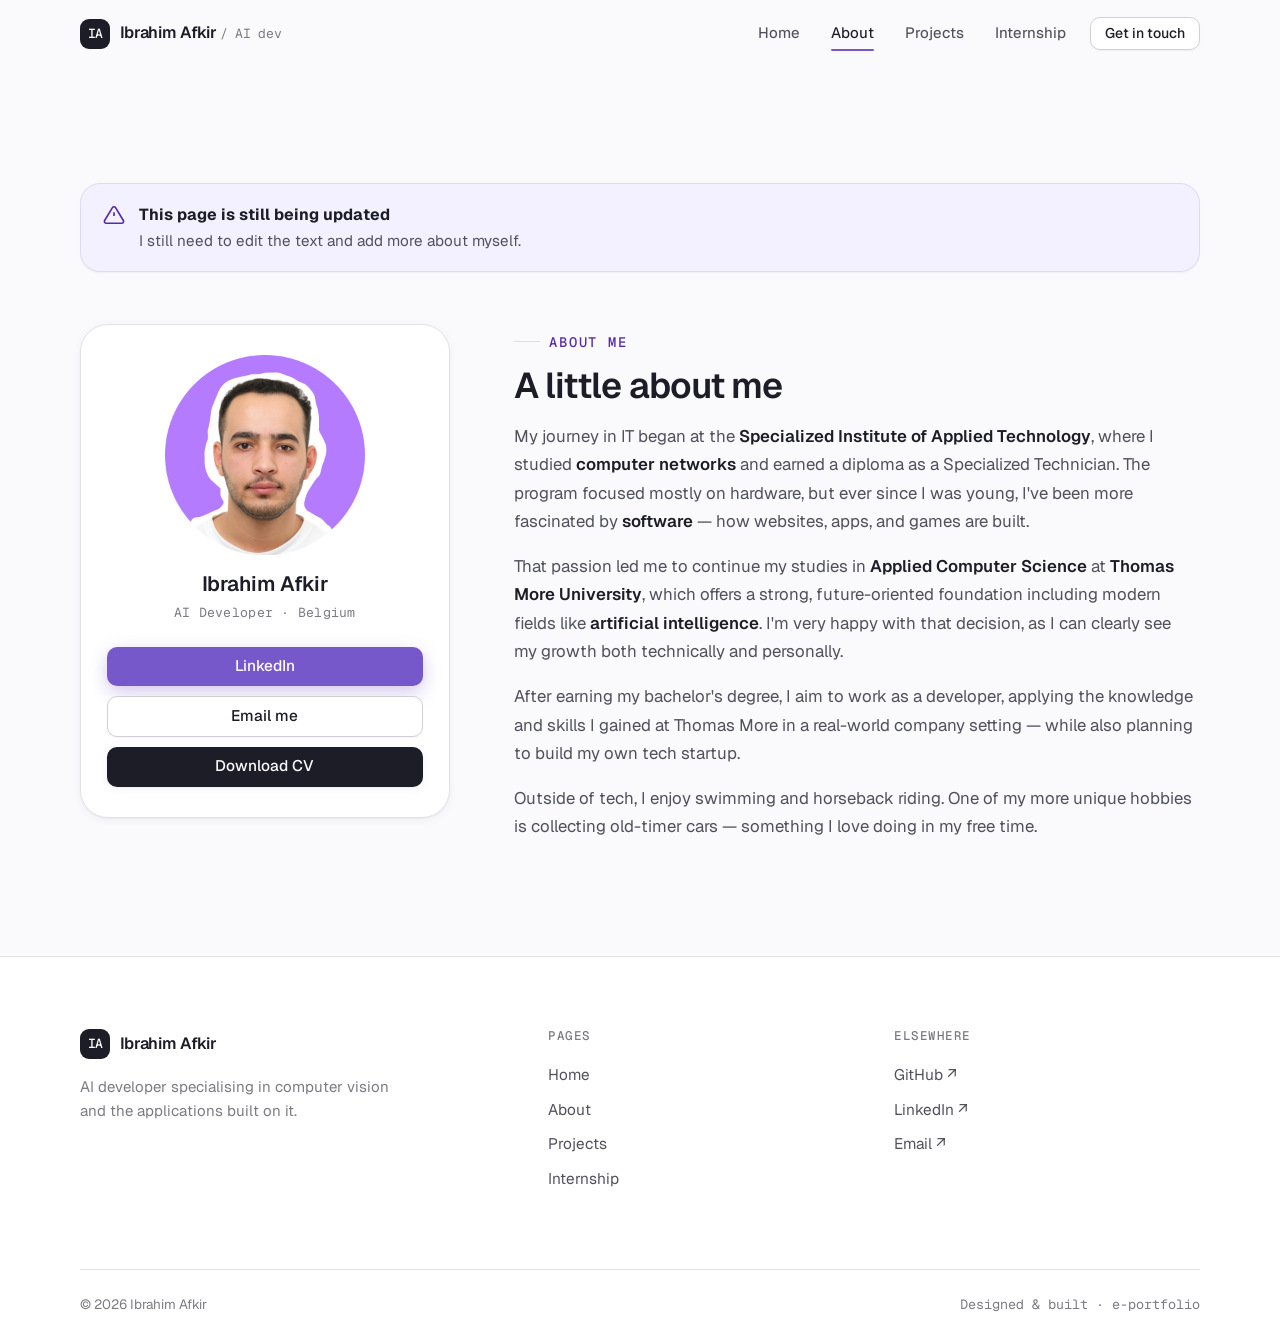
==== about.html @ 5f538110 "Initial commit — AI developer e-portfolio Co-Authored-By: Claude Opus 4.8 <noreply@anthropic.com>" ====
<!DOCTYPE html>
<html lang="en">
<head>
<meta charset="UTF-8" />
<meta name="viewport" content="width=device-width, initial-scale=1.0" />
<title>About · Ibrahim Afkir</title>
<meta name="description" content="About Ibrahim Afkir — AI developer. (Page in progress.)" />
<link rel="icon" href="images/favicon-32x32.png" type="image/png" />
<link rel="stylesheet" href="styles.css" />
<style>
/* ============ ABOUT PAGE (placeholder) ============ */
.wip { display: flex; align-items: flex-start; gap: 14px; background: var(--accent-soft); border: 1px solid var(--accent-line); border-radius: var(--r-lg); padding: 18px 22px; margin-bottom: clamp(32px, 5vw, 52px); box-shadow: var(--shadow-xs); }
.wip svg { flex: none; width: 22px; height: 22px; color: var(--accent-ink); margin-top: 2px; }
.wip strong { display: block; color: var(--ink); }
.wip span { color: var(--ink-2); font-size: 0.95rem; }

.about-grid { display: grid; grid-template-columns: 0.7fr 1.3fr; gap: clamp(32px, 5vw, 72px); align-items: start; }
.about-card { background: var(--surface); border: 1px solid var(--line); border-radius: var(--r-xl); padding: 30px 26px; box-shadow: var(--shadow-sm); text-align: center; position: sticky; top: 88px; }
.about-card img { width: 200px; max-width: 78%; height: auto; margin: 0 auto 18px; display: block; }
.about-card h3 { font-size: 1.3rem; }
.about-card .role { color: var(--muted); font-family: var(--mono); font-size: 0.82rem; margin-top: 6px; letter-spacing: 0.02em; }
.about-card__links { display: grid; gap: 10px; margin-top: 24px; }
.about-card__links .btn { justify-content: center; width: 100%; }

.about-bio h1 { margin-top: 14px; }
.about-bio p { color: var(--ink-2); font-size: 1.05rem; line-height: 1.7; margin-top: 16px; max-width: 62ch; }
.about-bio p strong { color: var(--ink); font-weight: 600; }

@media (max-width: 760px) {
  .about-grid { grid-template-columns: 1fr; }
  .about-card { position: static; max-width: 360px; margin-inline: auto; }
}
</style>
</head>
<body data-page="about">

<!-- ============ NAV ============ -->
<nav class="nav">
  <div class="nav__inner">
    <a href="index.html" class="brand" aria-label="Ibrahim Afkir — home">
      <span class="brand__mark">IA</span>
      <span>Ibrahim Afkir <span class="brand__sub">/ AI dev</span></span>
    </a>
    <button class="nav__toggle" aria-label="Menu" aria-expanded="false">
      <svg viewBox="0 0 24 24" fill="none" stroke="currentColor" stroke-width="1.8"><path d="M4 7h16M4 12h16M4 17h16"/></svg>
    </button>
    <div class="nav__links">
      <a href="index.html" class="nav__link">Home</a>
      <a href="about.html" class="nav__link is-active">About</a>
      <a href="projects.html" class="nav__link">Projects</a>
      <a href="internship.html" class="nav__link">Internship</a>
      <span class="nav__cta"><a href="mailto:brahim-afkir@hotmail.com" class="btn btn--ghost btn--sm">Get in touch</a></span>
    </div>
  </div>
</nav>

<!-- ============ ABOUT ============ -->
<header class="section">
  <div class="container">

    <div class="wip reveal">
      <svg viewBox="0 0 24 24" fill="none" stroke="currentColor" stroke-width="1.8"><path d="M10.3 3.9 1.8 18a2 2 0 0 0 1.7 3h17a2 2 0 0 0 1.7-3L13.7 3.9a2 2 0 0 0-3.4 0Z"/><path d="M12 9v4M12 17h.01"/></svg>
      <div>
        <strong>This page is still being updated</strong>
        <span>I still need to edit the text and add more about myself.</span>
      </div>
    </div>

    <div class="about-grid reveal" data-delay="1">
      <aside class="about-card">
        <img src="images/small-profile.png" alt="Ibrahim Afkir" />
        <h3>Ibrahim Afkir</h3>
        <div class="role">AI Developer · Belgium</div>
        <div class="about-card__links">
          <a href="https://www.linkedin.com/in/ibrahim-afkir/" target="_blank" rel="noopener" class="btn btn--accent">LinkedIn</a>
          <a href="mailto:brahim-afkir@hotmail.com" class="btn btn--ghost">Email me</a>
          <a href="docs/cv.pdf" target="_blank" rel="noopener" class="btn btn--primary">Download CV</a>
        </div>
      </aside>

      <div class="about-bio">
        <span class="eyebrow">About me</span>
        <h1 class="h2">A little about me</h1>
        <p>My journey in IT began at the <strong>Specialized Institute of Applied Technology</strong>, where I studied <strong>computer networks</strong> and earned a diploma as a Specialized Technician. The program focused mostly on hardware, but ever since I was young, I've been more fascinated by <strong>software</strong> — how websites, apps, and games are built.</p>
        <p>That passion led me to continue my studies in <strong>Applied Computer Science</strong> at <strong>Thomas More University</strong>, which offers a strong, future-oriented foundation including modern fields like <strong>artificial intelligence</strong>. I'm very happy with that decision, as I can clearly see my growth both technically and personally.</p>
        <p>After earning my bachelor's degree, I aim to work as a developer, applying the knowledge and skills I gained at Thomas More in a real-world company setting — while also planning to build my own tech startup.</p>
        <p>Outside of tech, I enjoy swimming and horseback riding. One of my more unique hobbies is collecting old-timer cars — something I love doing in my free time.</p>
      </div>
    </div>

  </div>
</header>

<!-- ============ FOOTER ============ -->
<footer class="footer">
  <div class="container">
    <div class="footer__inner">
      <div class="footer__brand">
        <a href="index.html" class="brand"><span class="brand__mark">IA</span><span>Ibrahim Afkir</span></a>
        <p class="muted" style="margin-top:16px; font-size:0.94rem;">AI developer specialising in computer vision and the applications built on it.</p>
      </div>
      <div class="footer__col">
        <h4>Pages</h4>
        <a href="index.html">Home</a>
        <a href="about.html">About</a>
        <a href="projects.html">Projects</a>
        <a href="internship.html">Internship</a>
      </div>
      <div class="footer__col">
        <h4>Elsewhere</h4>
        <a href="#" target="_blank" rel="noopener">GitHub ↗</a>
        <a href="https://www.linkedin.com/in/ibrahim-afkir/" target="_blank" rel="noopener">LinkedIn ↗</a>
        <a href="mailto:brahim-afkir@hotmail.com">Email ↗</a>
      </div>
    </div>
    <div class="footer__bottom">
      <span>© 2026 Ibrahim Afkir</span>
      <span class="mono">Designed &amp; built · e-portfolio</span>
    </div>
  </div>
</footer>

<script src="app.js"></script>
</body>
</html>
---- styles.css ----
/* ===========================================================
   E-Portfolio — Ibrahim Afkir
   Shared design system
   Clean technical-modern · Geist + Geist Mono · violet accent
   =========================================================== */

@import url('https://fonts.googleapis.com/css2?family=Geist:wght@300;400;500;600;700;800&family=Geist+Mono:wght@400;500&display=swap');

/* ---------- Tokens ---------- */
:root {
  /* Surfaces & ink (cool neutral) */
  --bg:        oklch(0.985 0.004 290);
  --surface:   oklch(1 0 0);
  --surface-2: oklch(0.972 0.005 290);
  --ink:       oklch(0.235 0.02 285);
  --ink-2:     oklch(0.44 0.02 285);
  --muted:     oklch(0.585 0.014 285);
  --line:      oklch(0.912 0.006 290);
  --line-2:    oklch(0.86 0.008 290);

  /* Accent — overridable by Tweaks (hue swap) */
  --accent-h:  292;
  --accent:      oklch(0.55 0.17 var(--accent-h));
  --accent-2:    oklch(0.47 0.18 var(--accent-h));
  --accent-ink:  oklch(0.42 0.185 var(--accent-h));
  --accent-soft: oklch(0.965 0.022 var(--accent-h));
  --accent-line: oklch(0.90 0.05 var(--accent-h));

  /* Radii */
  --r-xs: 6px;
  --r-sm: 10px;
  --r:    14px;
  --r-lg: 20px;
  --r-xl: 28px;
  --r-2xl: 36px;

  /* Shadows (violet-tinted, soft) */
  --shadow-xs: 0 1px 2px oklch(0.4 0.04 290 / 0.06);
  --shadow-sm: 0 2px 8px oklch(0.4 0.05 290 / 0.06), 0 1px 2px oklch(0.4 0.05 290 / 0.05);
  --shadow:    0 10px 30px oklch(0.4 0.06 290 / 0.08), 0 2px 6px oklch(0.4 0.05 290 / 0.05);
  --shadow-lg: 0 24px 60px oklch(0.38 0.07 290 / 0.14), 0 6px 16px oklch(0.4 0.06 290 / 0.08);

  /* Type */
  --font: 'Geist', system-ui, -apple-system, 'Segoe UI', sans-serif;
  --mono: 'Geist Mono', ui-monospace, 'SF Mono', 'JetBrains Mono', monospace;

  /* Layout */
  --maxw: 1200px;
  --nav-h: 68px;
  --ease: cubic-bezier(0.22, 1, 0.36, 1);
}

/* Font-size tweak hook */
:root { --fs: 1; }

/* ---------- Reset ---------- */
*, *::before, *::after { box-sizing: border-box; }
* { margin: 0; padding: 0; }
html { scroll-behavior: smooth; -webkit-text-size-adjust: 100%; }
body {
  font-family: var(--font);
  background: var(--bg);
  color: var(--ink);
  line-height: 1.6;
  font-size: calc(16px * var(--fs));
  -webkit-font-smoothing: antialiased;
  text-rendering: optimizeLegibility;
  overflow-x: hidden;
}
img, svg { display: block; max-width: 100%; }
a { color: inherit; text-decoration: none; }
button { font-family: inherit; cursor: pointer; border: none; background: none; }
::selection { background: var(--accent-soft); color: var(--accent-ink); }

/* ---------- Typography ---------- */
h1, h2, h3, h4 { line-height: 1.08; font-weight: 600; letter-spacing: -0.02em; color: var(--ink); text-wrap: balance; }
.display {
  font-size: clamp(2.6rem, 6.4vw, 5rem);
  font-weight: 600;
  letter-spacing: -0.035em;
  line-height: 1.0;
}
.h1 { font-size: clamp(2.1rem, 4.2vw, 3.3rem); letter-spacing: -0.03em; }
.h2 { font-size: clamp(1.6rem, 2.8vw, 2.3rem); letter-spacing: -0.025em; }
.h3 { font-size: clamp(1.2rem, 1.8vw, 1.45rem); }
.lead { font-size: clamp(1.05rem, 1.5vw, 1.3rem); color: var(--ink-2); line-height: 1.55; text-wrap: pretty; font-weight: 400; }
.muted { color: var(--muted); }
.mono { font-family: var(--mono); }

.eyebrow {
  font-family: var(--mono);
  font-size: 0.86rem;
  font-weight: 500;
  letter-spacing: 0.13em;
  text-transform: uppercase;
  color: var(--accent-ink);
  display: inline-flex;
  align-items: center;
  gap: 0.6rem;
}
.eyebrow::before {
  content: "";
  width: 26px; height: 1px;
  background: var(--accent-line);
}

/* ---------- Layout ---------- */
.container { width: 100%; max-width: var(--maxw); margin-inline: auto; padding-inline: clamp(20px, 5vw, 40px); }
.section { padding-block: clamp(64px, 9vw, 128px); }
.section--tight { padding-block: clamp(48px, 6vw, 80px); }
.row { display: flex; gap: 12px; align-items: center; flex-wrap: wrap; }
.stack { display: flex; flex-direction: column; }

.section-head { display: flex; flex-direction: column; gap: 16px; margin-bottom: clamp(36px, 5vw, 60px); max-width: 640px; }
.section-head.is-wide { max-width: 820px; }

/* ---------- Buttons ---------- */
.btn {
  display: inline-flex; align-items: center; gap: 0.6em;
  font-size: 0.96rem; font-weight: 500;
  padding: 0.78em 1.3em;
  border-radius: var(--r-sm);
  transition: transform 0.45s var(--ease), background 0.25s, box-shadow 0.35s, border-color 0.25s, color 0.25s;
  white-space: nowrap;
  line-height: 1;
}
.btn svg { width: 1.05em; height: 1.05em; transition: transform 0.4s var(--ease); }
.btn--primary { background: var(--ink); color: var(--bg); box-shadow: var(--shadow-sm); }
.btn--primary:hover { transform: translateY(-2px); box-shadow: var(--shadow); }
.btn--primary:hover svg { transform: translateX(3px); }
.btn--accent { background: var(--accent); color: oklch(0.99 0.01 var(--accent-h)); box-shadow: 0 6px 18px oklch(0.55 0.17 var(--accent-h) / 0.32); }
.btn--accent:hover { transform: translateY(-2px); background: var(--accent-2); box-shadow: 0 12px 26px oklch(0.55 0.17 var(--accent-h) / 0.4); }
.btn--accent:hover svg { transform: translateX(3px); }
.btn--ghost { background: var(--surface); color: var(--ink); border: 1px solid var(--line-2); box-shadow: var(--shadow-xs); }
.btn--ghost:hover { transform: translateY(-2px); border-color: var(--ink); box-shadow: var(--shadow-sm); }
.btn--ghost:hover svg { transform: translateX(3px); }
.btn--sm { padding: 0.6em 1em; font-size: 0.88rem; }

/* ---------- Tags / chips ---------- */
.tags { display: flex; flex-wrap: wrap; gap: 8px; }
.tag {
  font-family: var(--mono);
  font-size: 0.76rem;
  font-weight: 400;
  color: var(--ink-2);
  background: var(--surface-2);
  border: 1px solid var(--line);
  padding: 0.34em 0.7em;
  border-radius: 999px;
  letter-spacing: -0.01em;
  transition: border-color 0.2s, color 0.2s, background 0.2s;
}
.tag--accent { color: var(--accent-ink); background: var(--accent-soft); border-color: var(--accent-line); }

/* ---------- Navbar ---------- */
.nav {
  position: sticky; top: 0; z-index: 100;
  height: var(--nav-h);
  display: flex; align-items: center;
  background: oklch(0.985 0.004 290 / 0.72);
  backdrop-filter: blur(14px) saturate(1.4);
  -webkit-backdrop-filter: blur(14px) saturate(1.4);
  border-bottom: 1px solid transparent;
  transition: border-color 0.3s, background 0.3s;
}
.nav.is-scrolled { border-bottom-color: var(--line); }
.nav__inner { width: 100%; max-width: var(--maxw); margin-inline: auto; padding-inline: clamp(20px, 5vw, 40px); display: flex; align-items: center; justify-content: space-between; }
.brand { display: inline-flex; align-items: center; gap: 0.6rem; font-weight: 600; letter-spacing: -0.02em; font-size: 1.02rem; }
.brand__mark {
  width: 30px; height: 30px; border-radius: 9px;
  background: var(--ink); color: var(--bg);
  display: grid; place-items: center;
  font-family: var(--mono); font-size: 0.82rem; font-weight: 500;
  letter-spacing: -0.04em;
  transition: background 0.3s, transform 0.5s var(--ease);
}
.brand:hover .brand__mark { background: var(--accent); transform: rotate(-6deg); }
.brand__sub { color: var(--muted); font-weight: 400; font-size: 0.82rem; font-family: var(--mono); }
.nav__links { display: flex; align-items: center; gap: 4px; }
.nav__link {
  position: relative;
  font-size: 0.94rem; font-weight: 450; color: var(--ink-2);
  padding: 0.5rem 0.85rem; border-radius: var(--r-xs);
  transition: color 0.2s, background 0.2s;
}
.nav__link:hover { color: var(--ink); background: var(--surface-2); }
.nav__link.is-active { color: var(--ink); }
.nav__link.is-active::after {
  content: ""; position: absolute; left: 0.85rem; right: 0.85rem; bottom: 0.18rem;
  height: 2px; background: var(--accent); border-radius: 2px;
}
.nav__cta { margin-left: 6px; }
.nav__toggle { display: none; width: 40px; height: 40px; border-radius: var(--r-xs); align-items: center; justify-content: center; }
.nav__toggle:hover { background: var(--surface-2); }
.nav__toggle svg { width: 22px; height: 22px; }

/* ---------- Placeholder media ---------- */
.ph {
  position: relative;
  background-color: var(--surface-2);
  background-image: repeating-linear-gradient(135deg,
    oklch(0.93 0.01 290 / 0.7) 0, oklch(0.93 0.01 290 / 0.7) 1px,
    transparent 1px, transparent 11px);
  border: 1px solid var(--line);
  border-radius: var(--r);
  display: grid; place-items: center;
  overflow: hidden;
  color: var(--muted);
}
.ph__label {
  font-family: var(--mono); font-size: 0.76rem; letter-spacing: 0.02em;
  background: var(--surface); border: 1px solid var(--line);
  padding: 0.4em 0.75em; border-radius: 999px;
  display: inline-flex; align-items: center; gap: 0.5em;
  color: var(--ink-2);
  box-shadow: var(--shadow-xs);
}
.ph__label::before { content: ""; width: 7px; height: 7px; border-radius: 2px; background: var(--accent); }
.ph--accent { background-color: var(--accent-soft); background-image: repeating-linear-gradient(135deg, oklch(0.7 0.12 var(--accent-h) / 0.18) 0, oklch(0.7 0.12 var(--accent-h) / 0.18) 1px, transparent 1px, transparent 11px); border-color: var(--accent-line); }

/* ---------- Real image in a media slot ---------- */
/* Drops a real <img> into any sizing class (aspect-ratio + radius) used by .ph */
.is-media { width: 100%; object-fit: cover; display: block; }

/* ---------- Cards ---------- */
.card { background: var(--surface); border: 1px solid var(--line); border-radius: var(--r-lg); box-shadow: var(--shadow-xs); }

/* ---------- Footer ---------- */
.footer { border-top: 1px solid var(--line); background: var(--surface); }
.footer__inner { display: grid; grid-template-columns: 1.4fr 1fr 1fr; gap: 40px; padding-block: clamp(48px, 6vw, 72px); }
.footer__brand { max-width: 320px; }
.footer__col h4 { font-size: 0.78rem; font-family: var(--mono); text-transform: uppercase; letter-spacing: 0.12em; color: var(--muted); font-weight: 500; margin-bottom: 16px; }
.footer__col a { display: block; color: var(--ink-2); font-size: 0.96rem; padding: 5px 0; transition: color 0.2s, transform 0.3s var(--ease); width: fit-content; }
.footer__col a:hover { color: var(--accent-ink); transform: translateX(3px); }
.footer__bottom { border-top: 1px solid var(--line); padding-block: 24px; display: flex; justify-content: space-between; align-items: center; gap: 16px; flex-wrap: wrap; color: var(--muted); font-size: 0.84rem; }
.footer__bottom .mono { font-family: var(--mono); }

/* ---------- Reveal animation ---------- */
.reveal { opacity: 0; transform: translateY(22px); transition: opacity 0.8s var(--ease), transform 0.8s var(--ease); }
.reveal.is-in { opacity: 1; transform: none; }
.reveal[data-delay="1"] { transition-delay: 0.07s; }
.reveal[data-delay="2"] { transition-delay: 0.14s; }
.reveal[data-delay="3"] { transition-delay: 0.21s; }
.reveal[data-delay="4"] { transition-delay: 0.28s; }
.reveal[data-delay="5"] { transition-delay: 0.35s; }
@media (prefers-reduced-motion: reduce) {
  .reveal { opacity: 1; transform: none; transition: none; }
  html { scroll-behavior: auto; }
}

/* ---------- Utilities ---------- */
.divider { height: 1px; background: var(--line); border: none; }
.grid { display: grid; gap: clamp(20px, 2.5vw, 28px); }
.text-accent { color: var(--accent-ink); }
.sr-only { position: absolute; width: 1px; height: 1px; padding: 0; margin: -1px; overflow: hidden; clip: rect(0,0,0,0); white-space: nowrap; border: 0; }

/* ---------- Mobile nav ---------- */
@media (max-width: 760px) {
  .nav__links {
    position: fixed; inset: var(--nav-h) 0 auto 0;
    flex-direction: column; align-items: stretch; gap: 2px;
    background: oklch(0.985 0.004 290 / 0.97);
    backdrop-filter: blur(14px);
    padding: 16px clamp(20px, 5vw, 40px) 24px;
    border-bottom: 1px solid var(--line);
    box-shadow: var(--shadow);
    transform: translateY(-12px); opacity: 0; pointer-events: none;
    transition: opacity 0.25s, transform 0.3s var(--ease);
  }
  .nav__links.is-open { transform: none; opacity: 1; pointer-events: auto; }
  .nav__link { padding: 0.85rem 0.5rem; font-size: 1.05rem; }
  .nav__link.is-active::after { left: 0.5rem; right: auto; width: 18px; bottom: 0.55rem; }
  .nav__cta { margin: 8px 0 0; }
  .nav__cta .btn { width: 100%; justify-content: center; }
  .nav__toggle { display: inline-flex; }
  .footer__inner { grid-template-columns: 1fr 1fr; }
  .footer__brand { grid-column: 1 / -1; }
}
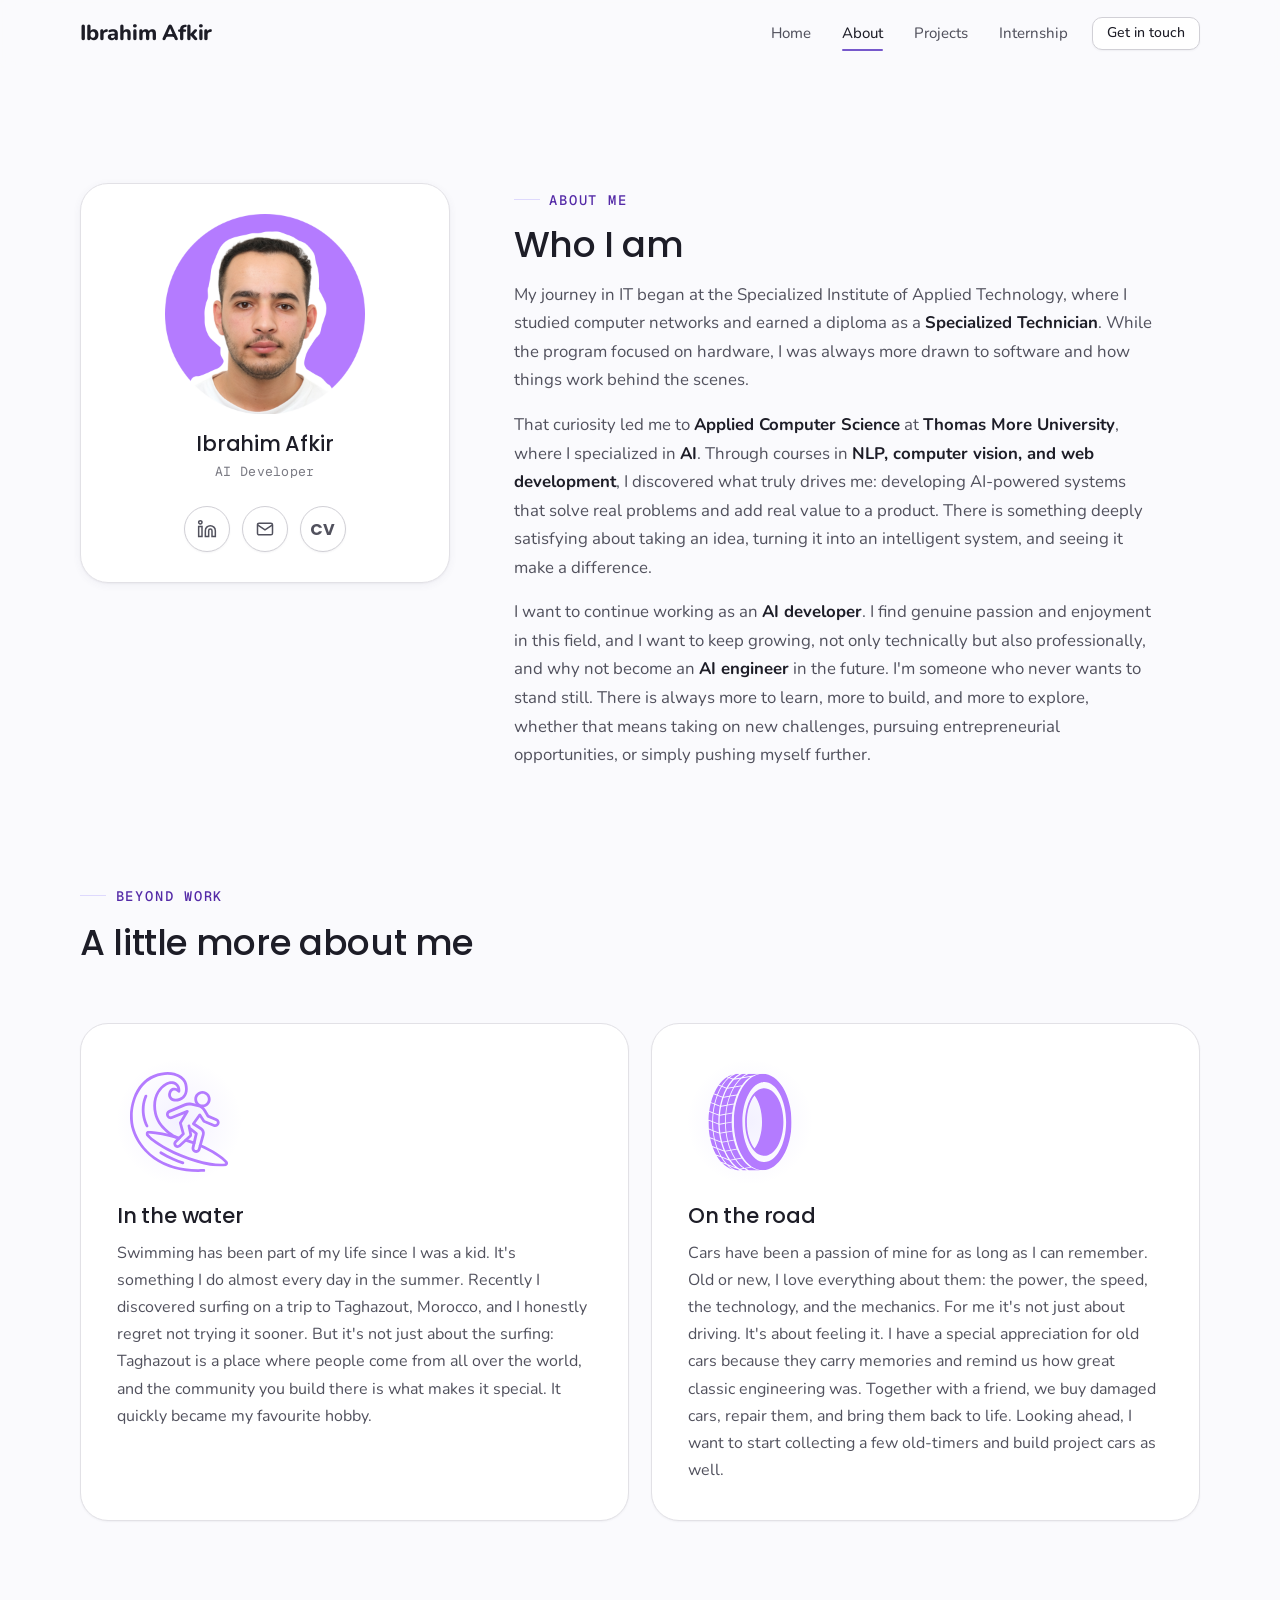
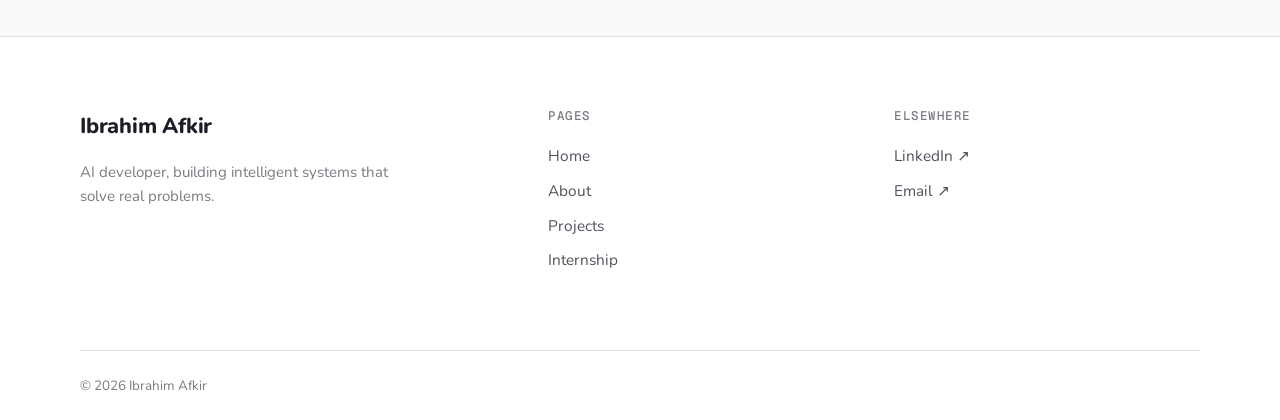
==== commit fe9fcfd5: "Update about page, brand, fonts, footer, and document cards Co-Authored-By: Claude Opus 4.8 <noreply" ====
--- a/about.html
+++ b/about.html
@@ -4,31 +4,41 @@
 <meta charset="UTF-8" />
 <meta name="viewport" content="width=device-width, initial-scale=1.0" />
 <title>About · Ibrahim Afkir</title>
-<meta name="description" content="About Ibrahim Afkir — AI developer. (Page in progress.)" />
+<meta name="description" content="About Ibrahim Afkir, AI developer. Background, what drives me, and life beyond the screen." />
 <link rel="icon" href="images/favicon-32x32.png" type="image/png" />
+<link rel="preconnect" href="https://fonts.googleapis.com">
+<link rel="preconnect" href="https://fonts.gstatic.com" crossorigin>
+<link href="https://fonts.googleapis.com/css2?family=Nunito:ital,wght@0,400;0,500;0,600;0,700;0,800;1,400&family=Poppins:wght@400;500;600;700&family=Geist+Mono:wght@400;500&display=swap" rel="stylesheet">
 <link rel="stylesheet" href="styles.css" />
 <style>
-/* ============ ABOUT PAGE (placeholder) ============ */
-.wip { display: flex; align-items: flex-start; gap: 14px; background: var(--accent-soft); border: 1px solid var(--accent-line); border-radius: var(--r-lg); padding: 18px 22px; margin-bottom: clamp(32px, 5vw, 52px); box-shadow: var(--shadow-xs); }
-.wip svg { flex: none; width: 22px; height: 22px; color: var(--accent-ink); margin-top: 2px; }
-.wip strong { display: block; color: var(--ink); }
-.wip span { color: var(--ink-2); font-size: 0.95rem; }
-
+/* ============ ABOUT PAGE ============ */
 .about-grid { display: grid; grid-template-columns: 0.7fr 1.3fr; gap: clamp(32px, 5vw, 72px); align-items: start; }
 .about-card { background: var(--surface); border: 1px solid var(--line); border-radius: var(--r-xl); padding: 30px 26px; box-shadow: var(--shadow-sm); text-align: center; position: sticky; top: 88px; }
 .about-card img { width: 200px; max-width: 78%; height: auto; margin: 0 auto 18px; display: block; }
 .about-card h3 { font-size: 1.3rem; }
 .about-card .role { color: var(--muted); font-family: var(--mono); font-size: 0.82rem; margin-top: 6px; letter-spacing: 0.02em; }
-.about-card__links { display: grid; gap: 10px; margin-top: 24px; }
-.about-card__links .btn { justify-content: center; width: 100%; }
+.about-card__social { display: flex; gap: 12px; justify-content: center; margin-top: 24px; }
+.about-card__social a { width: 46px; height: 46px; border-radius: 50%; display: grid; place-items: center; background: var(--surface); border: 1px solid var(--line-2); color: var(--ink-2); box-shadow: var(--shadow-xs); font-family: 'Poppins', var(--font); font-weight: 700; font-size: 1rem; letter-spacing: 0; transition: background 0.25s, color 0.25s, transform 0.35s var(--ease), border-color 0.25s; }
+.about-card__social a:hover { background: var(--accent); color: #fff; border-color: var(--accent); transform: translateY(-3px); }
+.about-card__social svg { width: 20px; height: 20px; }
 
 .about-bio h1 { margin-top: 14px; }
-.about-bio p { color: var(--ink-2); font-size: 1.05rem; line-height: 1.7; margin-top: 16px; max-width: 62ch; }
-.about-bio p strong { color: var(--ink); font-weight: 600; }
+.about-bio p { color: var(--ink-2); font-size: 1.05rem; line-height: 1.7; margin-top: 16px; max-width: 64ch; }
+.about-bio p strong { color: var(--ink); font-weight: 700; }
+
+/* --- Hobbies --- */
+.hobbies { display: grid; grid-template-columns: 1fr 1fr; gap: 22px; }
+.hobby { background: var(--surface); border: 1px solid var(--line); border-radius: var(--r-xl); padding: clamp(26px, 3vw, 36px); box-shadow: var(--shadow-xs); transition: transform .4s var(--ease), box-shadow .4s, border-color .3s; }
+.hobby:hover { transform: translateY(-5px); box-shadow: var(--shadow); border-color: var(--accent-line); }
+.hobby__art { width: 124px; height: 124px; border-radius: 50%; background: radial-gradient(circle, var(--accent-soft) 0%, transparent 72%); display: grid; place-items: center; margin-bottom: 20px; }
+.hobby__art img { width: 80%; height: auto; }
+.hobby h3 { font-size: 1.32rem; margin-bottom: 12px; }
+.hobby p { color: var(--ink-2); line-height: 1.7; }
 
 @media (max-width: 760px) {
   .about-grid { grid-template-columns: 1fr; }
   .about-card { position: static; max-width: 360px; margin-inline: auto; }
+  .hobbies { grid-template-columns: 1fr; }
 }
 </style>
 </head>
@@ -37,10 +47,7 @@
 <!-- ============ NAV ============ -->
 <nav class="nav">
   <div class="nav__inner">
-    <a href="index.html" class="brand" aria-label="Ibrahim Afkir — home">
-      <span class="brand__mark">IA</span>
-      <span>Ibrahim Afkir <span class="brand__sub">/ AI dev</span></span>
-    </a>
+    <a href="index.html" class="brand" aria-label="Ibrahim Afkir - home">Ibrahim Afkir</a>
     <button class="nav__toggle" aria-label="Menu" aria-expanded="false">
       <svg viewBox="0 0 24 24" fill="none" stroke="currentColor" stroke-width="1.8"><path d="M4 7h16M4 12h16M4 17h16"/></svg>
     </button>
@@ -54,50 +61,61 @@
   </div>
 </nav>
 
-<!-- ============ ABOUT ============ -->
+<!-- ============ PROFESSIONAL ============ -->
 <header class="section">
   <div class="container">
-
-    <div class="wip reveal">
-      <svg viewBox="0 0 24 24" fill="none" stroke="currentColor" stroke-width="1.8"><path d="M10.3 3.9 1.8 18a2 2 0 0 0 1.7 3h17a2 2 0 0 0 1.7-3L13.7 3.9a2 2 0 0 0-3.4 0Z"/><path d="M12 9v4M12 17h.01"/></svg>
-      <div>
-        <strong>This page is still being updated</strong>
-        <span>I still need to edit the text and add more about myself.</span>
-      </div>
-    </div>
-
-    <div class="about-grid reveal" data-delay="1">
+    <div class="about-grid reveal">
       <aside class="about-card">
         <img src="images/small-profile.png" alt="Ibrahim Afkir" />
         <h3>Ibrahim Afkir</h3>
-        <div class="role">AI Developer · Belgium</div>
-        <div class="about-card__links">
-          <a href="https://www.linkedin.com/in/ibrahim-afkir/" target="_blank" rel="noopener" class="btn btn--accent">LinkedIn</a>
-          <a href="mailto:brahim-afkir@hotmail.com" class="btn btn--ghost">Email me</a>
-          <a href="docs/cv.pdf" target="_blank" rel="noopener" class="btn btn--primary">Download CV</a>
+        <div class="role">AI Developer</div>
+        <div class="about-card__social">
+          <a href="https://www.linkedin.com/in/ibrahim-afkir/" target="_blank" rel="noopener" aria-label="LinkedIn" title="LinkedIn"><svg viewBox="0 0 24 24" fill="none" stroke="currentColor" stroke-width="1.8"><path d="M16 8a6 6 0 0 1 6 6v7h-4v-7a2 2 0 0 0-4 0v7h-4v-7a6 6 0 0 1 6-6z"/><rect x="2" y="9" width="4" height="12"/><circle cx="4" cy="4" r="2"/></svg></a>
+          <a href="mailto:brahim-afkir@hotmail.com" aria-label="Email" title="Email"><svg viewBox="0 0 24 24" fill="none" stroke="currentColor" stroke-width="1.8"><rect x="3" y="5" width="18" height="14" rx="2"/><path d="m3 7 9 6 9-6"/></svg></a>
+          <a href="docs/cv.pdf" target="_blank" rel="noopener" aria-label="Download CV" title="Download CV">CV</a>
         </div>
       </aside>
 
       <div class="about-bio">
         <span class="eyebrow">About me</span>
-        <h1 class="h2">A little about me</h1>
-        <p>My journey in IT began at the <strong>Specialized Institute of Applied Technology</strong>, where I studied <strong>computer networks</strong> and earned a diploma as a Specialized Technician. The program focused mostly on hardware, but ever since I was young, I've been more fascinated by <strong>software</strong> — how websites, apps, and games are built.</p>
-        <p>That passion led me to continue my studies in <strong>Applied Computer Science</strong> at <strong>Thomas More University</strong>, which offers a strong, future-oriented foundation including modern fields like <strong>artificial intelligence</strong>. I'm very happy with that decision, as I can clearly see my growth both technically and personally.</p>
-        <p>After earning my bachelor's degree, I aim to work as a developer, applying the knowledge and skills I gained at Thomas More in a real-world company setting — while also planning to build my own tech startup.</p>
-        <p>Outside of tech, I enjoy swimming and horseback riding. One of my more unique hobbies is collecting old-timer cars — something I love doing in my free time.</p>
+        <h1 class="h2">Who I am</h1>
+        <p>My journey in IT began at the Specialized Institute of Applied Technology, where I studied computer networks and earned a diploma as a <strong>Specialized Technician</strong>. While the program focused on hardware, I was always more drawn to software and how things work behind the scenes.</p>
+        <p>That curiosity led me to <strong>Applied Computer Science</strong> at <strong>Thomas More University</strong>, where I specialized in <strong>AI</strong>. Through courses in <strong>NLP, computer vision, and web development</strong>, I discovered what truly drives me: developing AI-powered systems that solve real problems and add real value to a product. There is something deeply satisfying about taking an idea, turning it into an intelligent system, and seeing it make a difference.</p>
+        <p>I want to continue working as an <strong>AI developer</strong>. I find genuine passion and enjoyment in this field, and I want to keep growing, not only technically but also professionally, and why not become an <strong>AI engineer</strong> in the future. I'm someone who never wants to stand still. There is always more to learn, more to build, and more to explore, whether that means taking on new challenges, pursuing entrepreneurial opportunities, or simply pushing myself further.</p>
       </div>
     </div>
-
   </div>
 </header>
+
+<!-- ============ HOBBIES ============ -->
+<section class="section" style="padding-top: 0;">
+  <div class="container">
+    <div class="section-head reveal">
+      <span class="eyebrow">Beyond work</span>
+      <h2 class="h2">A little more about me</h2>
+    </div>
+    <div class="hobbies">
+      <div class="hobby reveal" data-delay="1">
+        <div class="hobby__art"><img src="images/surf.svg" alt="Surfing" /></div>
+        <h3>In the water</h3>
+        <p>Swimming has been part of my life since I was a kid. It's something I do almost every day in the summer. Recently I discovered surfing on a trip to Taghazout, Morocco, and I honestly regret not trying it sooner. But it's not just about the surfing: Taghazout is a place where people come from all over the world, and the community you build there is what makes it special. It quickly became my favourite hobby.</p>
+      </div>
+      <div class="hobby reveal" data-delay="2">
+        <div class="hobby__art"><img src="images/wheel.svg" alt="Cars" /></div>
+        <h3>On the road</h3>
+        <p>Cars have been a passion of mine for as long as I can remember. Old or new, I love everything about them: the power, the speed, the technology, and the mechanics. For me it's not just about driving. It's about feeling it. I have a special appreciation for old cars because they carry memories and remind us how great classic engineering was. Together with a friend, we buy damaged cars, repair them, and bring them back to life. Looking ahead, I want to start collecting a few old-timers and build project cars as well.</p>
+      </div>
+    </div>
+  </div>
+</section>
 
 <!-- ============ FOOTER ============ -->
 <footer class="footer">
   <div class="container">
     <div class="footer__inner">
       <div class="footer__brand">
-        <a href="index.html" class="brand"><span class="brand__mark">IA</span><span>Ibrahim Afkir</span></a>
-        <p class="muted" style="margin-top:16px; font-size:0.94rem;">AI developer specialising in computer vision and the applications built on it.</p>
+        <a href="index.html" class="brand">Ibrahim Afkir</a>
+        <p class="muted" style="margin-top:16px; font-size:0.94rem;">AI developer, building intelligent systems that solve real problems.</p>
       </div>
       <div class="footer__col">
         <h4>Pages</h4>
@@ -108,14 +126,12 @@
       </div>
       <div class="footer__col">
         <h4>Elsewhere</h4>
-        <a href="#" target="_blank" rel="noopener">GitHub ↗</a>
         <a href="https://www.linkedin.com/in/ibrahim-afkir/" target="_blank" rel="noopener">LinkedIn ↗</a>
         <a href="mailto:brahim-afkir@hotmail.com">Email ↗</a>
       </div>
     </div>
     <div class="footer__bottom">
       <span>© 2026 Ibrahim Afkir</span>
-      <span class="mono">Designed &amp; built · e-portfolio</span>
     </div>
   </div>
 </footer>
--- a/styles.css
+++ b/styles.css
@@ -1,10 +1,10 @@
 /* ===========================================================
-   E-Portfolio — Ibrahim Afkir
+   E-Portfolio - Ibrahim Afkir
    Shared design system
    Clean technical-modern · Geist + Geist Mono · violet accent
    =========================================================== */
 
-@import url('https://fonts.googleapis.com/css2?family=Geist:wght@300;400;500;600;700;800&family=Geist+Mono:wght@400;500&display=swap');
+/* Fonts (Nunito · Poppins · Geist Mono) are loaded via <link> in each page's <head>. */
 
 /* ---------- Tokens ---------- */
 :root {
@@ -18,7 +18,7 @@
   --line:      oklch(0.912 0.006 290);
   --line-2:    oklch(0.86 0.008 290);
 
-  /* Accent — overridable by Tweaks (hue swap) */
+  /* Accent - overridable by Tweaks (hue swap) */
   --accent-h:  292;
   --accent:      oklch(0.55 0.17 var(--accent-h));
   --accent-2:    oklch(0.47 0.18 var(--accent-h));
@@ -41,7 +41,7 @@
   --shadow-lg: 0 24px 60px oklch(0.38 0.07 290 / 0.14), 0 6px 16px oklch(0.4 0.06 290 / 0.08);
 
   /* Type */
-  --font: 'Geist', system-ui, -apple-system, 'Segoe UI', sans-serif;
+  --font: 'Nunito', system-ui, -apple-system, 'Segoe UI', sans-serif;
   --mono: 'Geist Mono', ui-monospace, 'SF Mono', 'JetBrains Mono', monospace;
 
   /* Layout */
@@ -73,15 +73,16 @@
 ::selection { background: var(--accent-soft); color: var(--accent-ink); }
 
 /* ---------- Typography ---------- */
-h1, h2, h3, h4 { line-height: 1.08; font-weight: 600; letter-spacing: -0.02em; color: var(--ink); text-wrap: balance; }
+h1, h2, h3, h4 { font-family: 'Poppins', var(--font); line-height: 1.12; font-weight: 500; letter-spacing: -0.01em; color: var(--ink); text-wrap: balance; }
+.display, .h1, .h2, .h3, .h4 { font-family: 'Poppins', var(--font); }
 .display {
   font-size: clamp(2.6rem, 6.4vw, 5rem);
-  font-weight: 600;
-  letter-spacing: -0.035em;
-  line-height: 1.0;
-}
-.h1 { font-size: clamp(2.1rem, 4.2vw, 3.3rem); letter-spacing: -0.03em; }
-.h2 { font-size: clamp(1.6rem, 2.8vw, 2.3rem); letter-spacing: -0.025em; }
+  font-weight: 500;
+  letter-spacing: -0.015em;
+  line-height: 1.05;
+}
+.h1 { font-size: clamp(2.1rem, 4.2vw, 3.3rem); letter-spacing: -0.012em; }
+.h2 { font-size: clamp(1.6rem, 2.8vw, 2.3rem); letter-spacing: -0.01em; }
 .h3 { font-size: clamp(1.2rem, 1.8vw, 1.45rem); }
 .lead { font-size: clamp(1.05rem, 1.5vw, 1.3rem); color: var(--ink-2); line-height: 1.55; text-wrap: pretty; font-weight: 400; }
 .muted { color: var(--muted); }
@@ -165,17 +166,8 @@
 }
 .nav.is-scrolled { border-bottom-color: var(--line); }
 .nav__inner { width: 100%; max-width: var(--maxw); margin-inline: auto; padding-inline: clamp(20px, 5vw, 40px); display: flex; align-items: center; justify-content: space-between; }
-.brand { display: inline-flex; align-items: center; gap: 0.6rem; font-weight: 600; letter-spacing: -0.02em; font-size: 1.02rem; }
-.brand__mark {
-  width: 30px; height: 30px; border-radius: 9px;
-  background: var(--ink); color: var(--bg);
-  display: grid; place-items: center;
-  font-family: var(--mono); font-size: 0.82rem; font-weight: 500;
-  letter-spacing: -0.04em;
-  transition: background 0.3s, transform 0.5s var(--ease);
-}
-.brand:hover .brand__mark { background: var(--accent); transform: rotate(-6deg); }
-.brand__sub { color: var(--muted); font-weight: 400; font-size: 0.82rem; font-family: var(--mono); }
+.brand { display: inline-flex; align-items: center; font-family: var(--font); font-weight: 800; letter-spacing: -0.01em; font-size: 1.35rem; color: var(--ink); transform-origin: left center; transition: color 0.25s var(--ease), transform 0.3s var(--ease); }
+.brand:hover { color: var(--accent); transform: scale(1.06); }
 .nav__links { display: flex; align-items: center; gap: 4px; }
 .nav__link {
   position: relative;
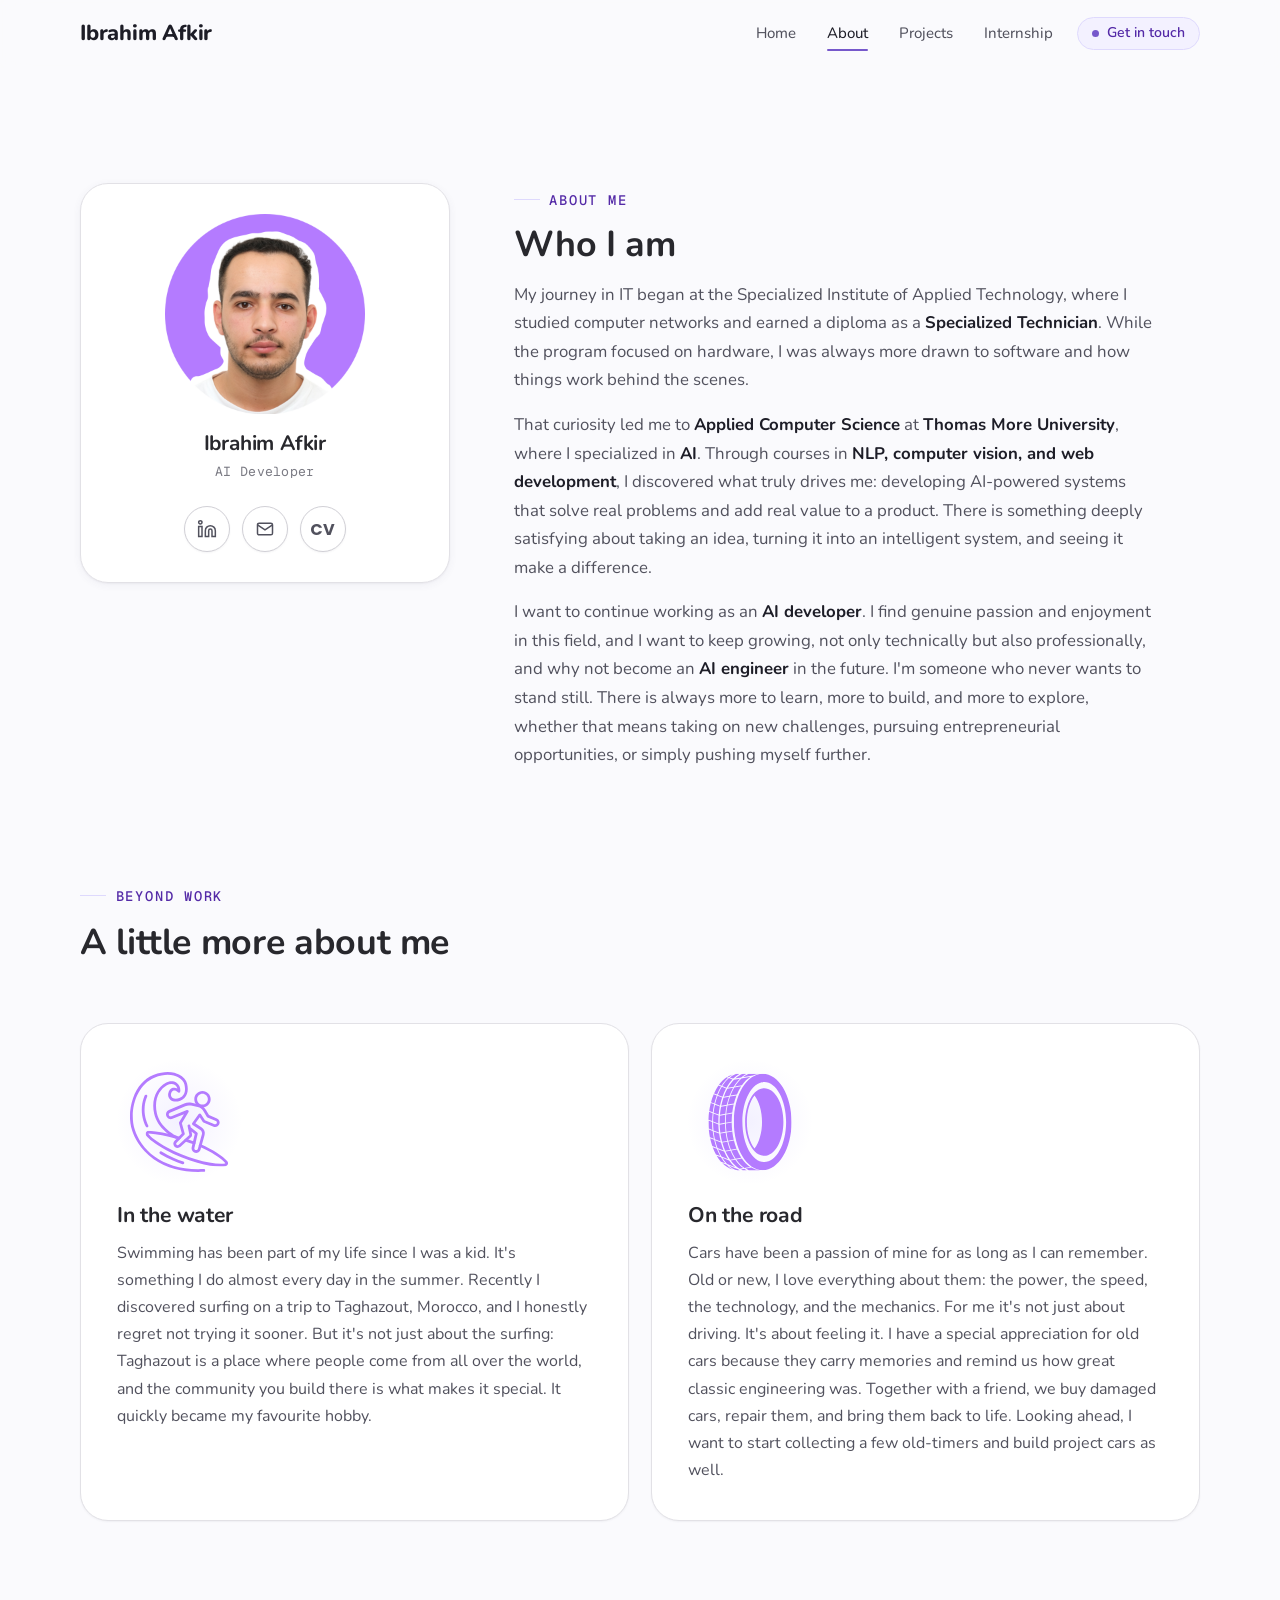
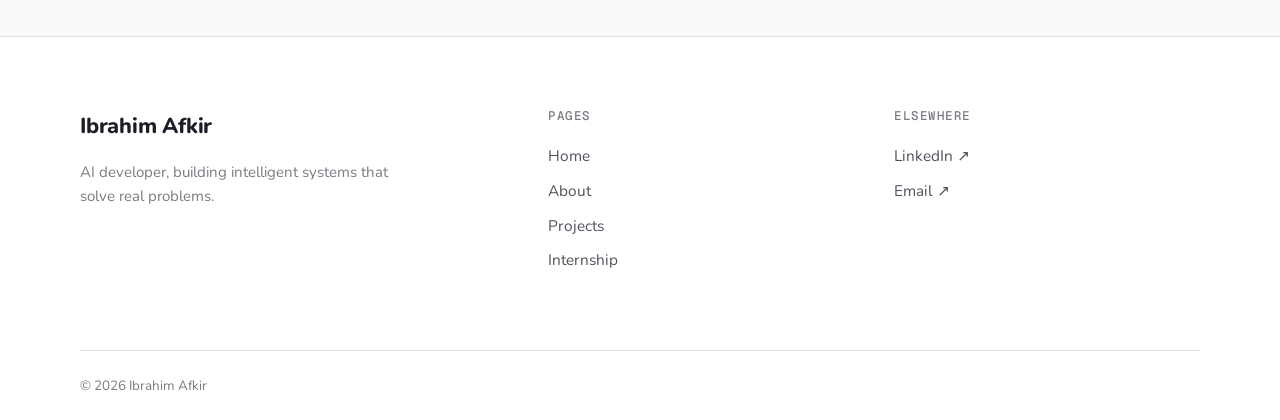
==== commit ad34e144: "Update portfolio Co-Authored-By: Claude Opus 4.8 <noreply@anthropic.com>" ====
--- a/about.html
+++ b/about.html
@@ -9,7 +9,7 @@
 <link rel="preconnect" href="https://fonts.googleapis.com">
 <link rel="preconnect" href="https://fonts.gstatic.com" crossorigin>
 <link href="https://fonts.googleapis.com/css2?family=Nunito:ital,wght@0,400;0,500;0,600;0,700;0,800;1,400&family=Poppins:wght@400;500;600;700&family=Geist+Mono:wght@400;500&display=swap" rel="stylesheet">
-<link rel="stylesheet" href="styles.css" />
+<link rel="stylesheet" href="styles.css?v=5" />
 <style>
 /* ============ ABOUT PAGE ============ */
 .about-grid { display: grid; grid-template-columns: 0.7fr 1.3fr; gap: clamp(32px, 5vw, 72px); align-items: start; }
--- a/styles.css
+++ b/styles.css
@@ -14,6 +14,7 @@
   --surface-2: oklch(0.972 0.005 290);
   --ink:       oklch(0.235 0.02 285);
   --ink-2:     oklch(0.44 0.02 285);
+  --ink-title: oklch(0.28 0.008 285);  /* heading ink — near-black, slightly toward gray */
   --muted:     oklch(0.585 0.014 285);
   --line:      oklch(0.912 0.006 290);
   --line-2:    oklch(0.86 0.008 290);
@@ -73,11 +74,11 @@
 ::selection { background: var(--accent-soft); color: var(--accent-ink); }
 
 /* ---------- Typography ---------- */
-h1, h2, h3, h4 { font-family: 'Poppins', var(--font); line-height: 1.12; font-weight: 500; letter-spacing: -0.01em; color: var(--ink); text-wrap: balance; }
-.display, .h1, .h2, .h3, .h4 { font-family: 'Poppins', var(--font); }
+h1, h2, h3, h4 { font-family: var(--font); line-height: 1.12; font-weight: 700; letter-spacing: -0.01em; color: var(--ink-title); text-wrap: balance; }
+.display, .h1, .h2, .h3, .h4 { font-family: var(--font); }
 .display {
   font-size: clamp(2.6rem, 6.4vw, 5rem);
-  font-weight: 500;
+  font-weight: 700;
   letter-spacing: -0.015em;
   line-height: 1.05;
 }
@@ -182,6 +183,29 @@
   height: 2px; background: var(--accent); border-radius: 2px;
 }
 .nav__cta { margin-left: 6px; }
+/* Distinctive nav call-to-action: soft accent pill with a live pulse dot */
+.nav__cta .btn {
+  background: var(--accent-soft); color: var(--accent-ink);
+  border: 1px solid var(--accent-line); border-radius: 999px;
+  box-shadow: none; font-weight: 600; gap: 8px;
+  transition: background .25s, color .25s, border-color .25s, transform .35s var(--ease), box-shadow .35s;
+}
+.nav__cta .btn::before {
+  content: ""; width: 7px; height: 7px; border-radius: 50%; flex: none;
+  background: var(--accent); animation: navPulse 2.4s var(--ease) infinite;
+}
+.nav__cta .btn:hover {
+  background: var(--accent); color: oklch(0.99 0.01 var(--accent-h));
+  border-color: var(--accent); transform: translateY(-2px);
+  box-shadow: 0 8px 20px oklch(0.55 0.17 var(--accent-h) / 0.35);
+}
+.nav__cta .btn:hover::before { background: oklch(0.99 0.01 var(--accent-h)); animation: none; }
+@keyframes navPulse {
+  0%   { box-shadow: 0 0 0 0 oklch(0.55 0.17 var(--accent-h) / 0.5); }
+  70%  { box-shadow: 0 0 0 6px oklch(0.55 0.17 var(--accent-h) / 0); }
+  100% { box-shadow: 0 0 0 0 oklch(0.55 0.17 var(--accent-h) / 0); }
+}
+@media (prefers-reduced-motion: reduce) { .nav__cta .btn::before { animation: none; } }
 .nav__toggle { display: none; width: 40px; height: 40px; border-radius: var(--r-xs); align-items: center; justify-content: center; }
 .nav__toggle:hover { background: var(--surface-2); }
 .nav__toggle svg { width: 22px; height: 22px; }
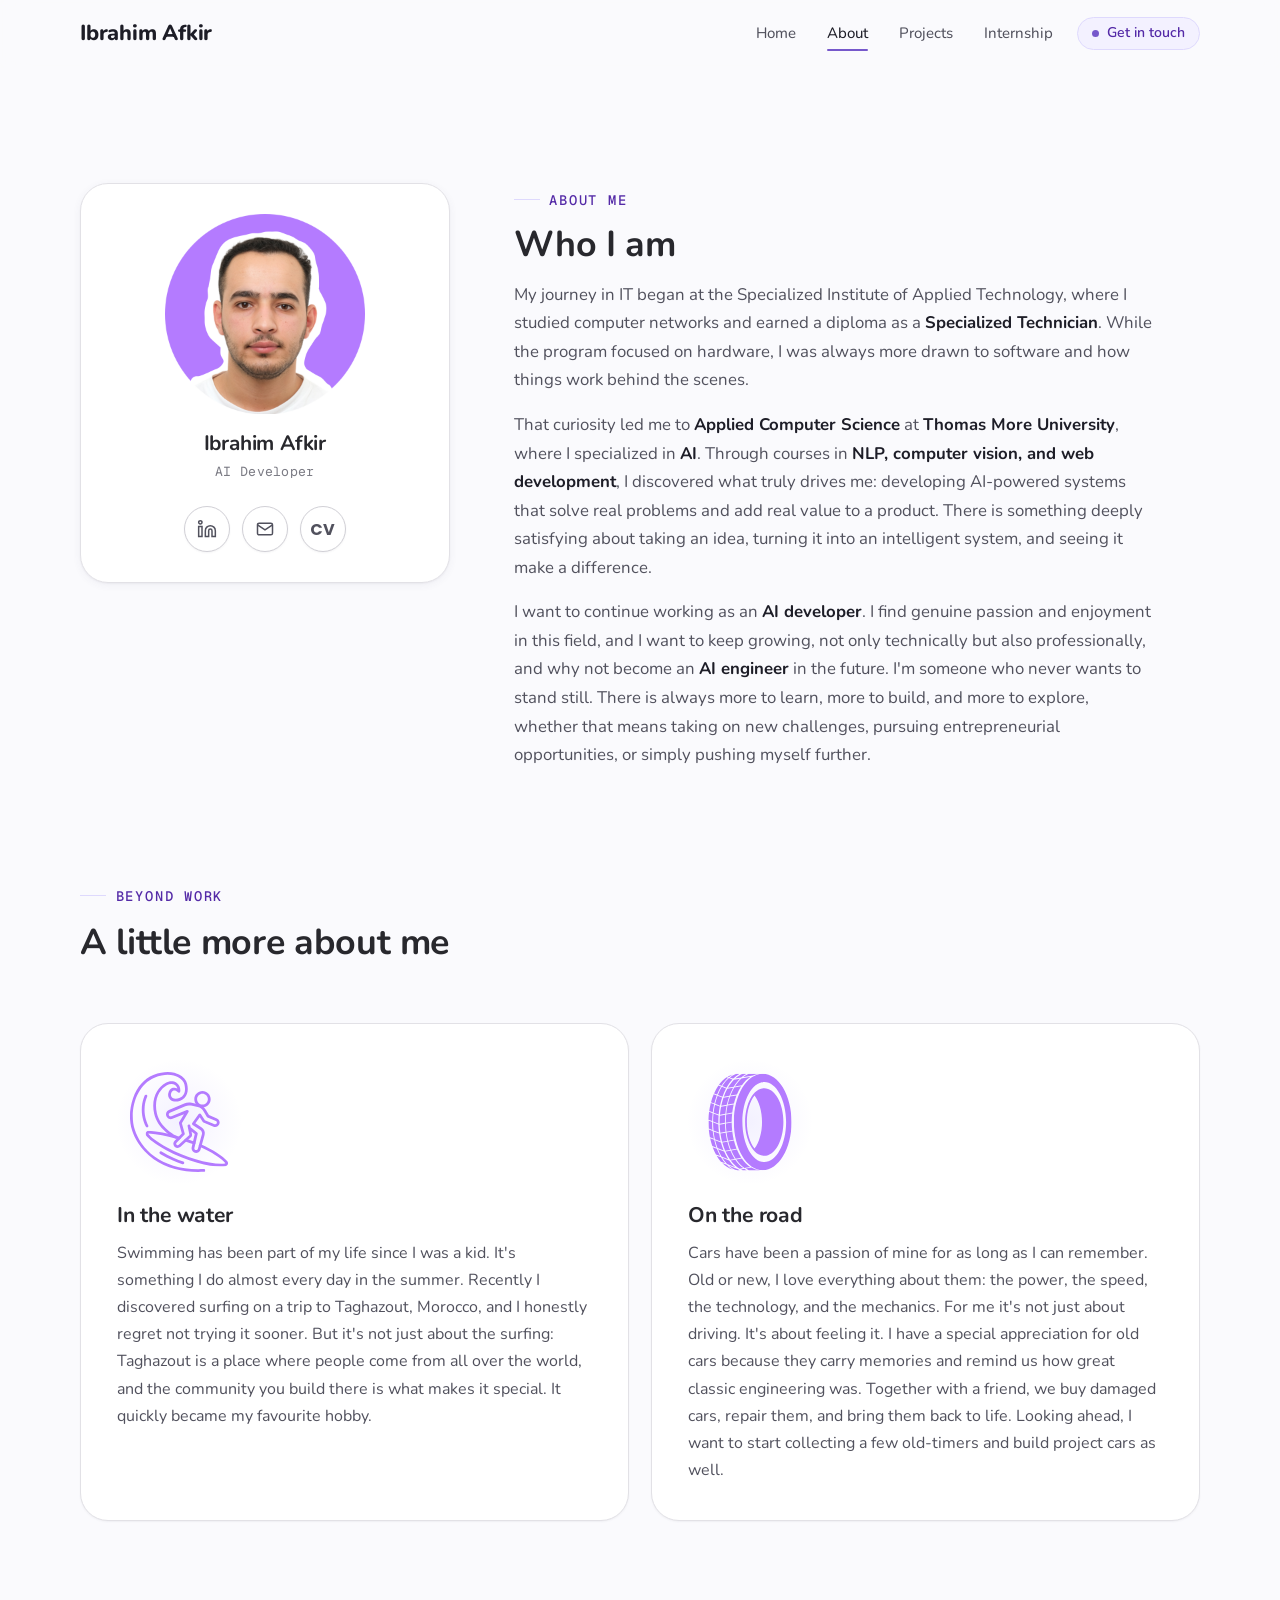
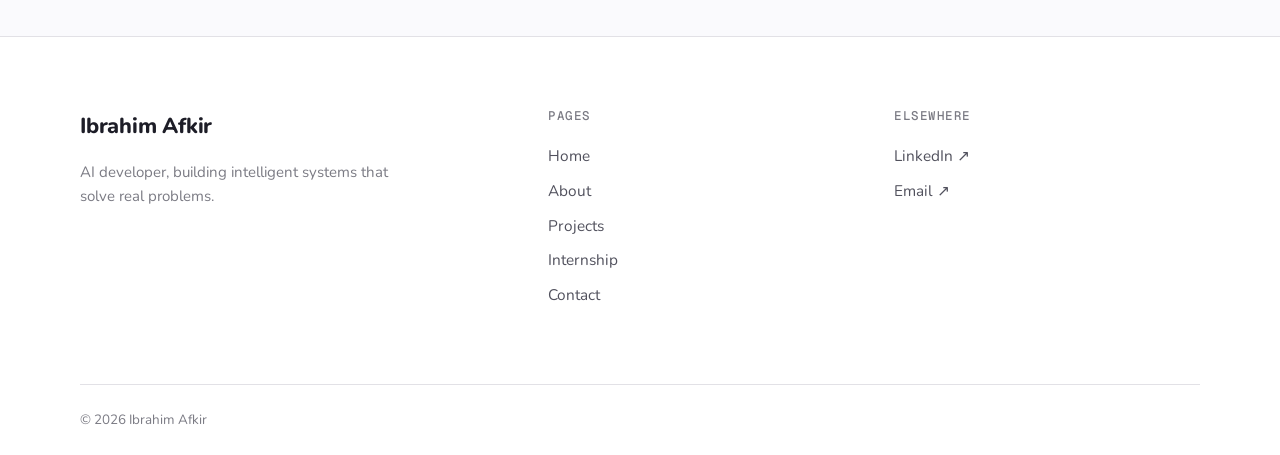
==== commit d4dda388: "Update portfolio Co-Authored-By: Claude Opus 4.8 <noreply@anthropic.com>" ====
--- a/about.html
+++ b/about.html
@@ -9,7 +9,7 @@
 <link rel="preconnect" href="https://fonts.googleapis.com">
 <link rel="preconnect" href="https://fonts.gstatic.com" crossorigin>
 <link href="https://fonts.googleapis.com/css2?family=Nunito:ital,wght@0,400;0,500;0,600;0,700;0,800;1,400&family=Poppins:wght@400;500;600;700&family=Geist+Mono:wght@400;500&display=swap" rel="stylesheet">
-<link rel="stylesheet" href="styles.css?v=5" />
+<link rel="stylesheet" href="styles.css?v=6" />
 <style>
 /* ============ ABOUT PAGE ============ */
 .about-grid { display: grid; grid-template-columns: 0.7fr 1.3fr; gap: clamp(32px, 5vw, 72px); align-items: start; }
@@ -37,7 +37,8 @@
 
 @media (max-width: 760px) {
   .about-grid { grid-template-columns: 1fr; }
-  .about-card { position: static; max-width: 360px; margin-inline: auto; }
+  .about-card { position: static; max-width: none; padding: 34px 26px; }
+  .about-card img { width: 240px; }
   .hobbies { grid-template-columns: 1fr; }
 }
 </style>
@@ -56,7 +57,7 @@
       <a href="about.html" class="nav__link is-active">About</a>
       <a href="projects.html" class="nav__link">Projects</a>
       <a href="internship.html" class="nav__link">Internship</a>
-      <span class="nav__cta"><a href="mailto:brahim-afkir@hotmail.com" class="btn btn--ghost btn--sm">Get in touch</a></span>
+      <span class="nav__cta"><a href="contact.html" class="btn btn--ghost btn--sm">Get in touch</a></span>
     </div>
   </div>
 </nav>
@@ -123,6 +124,7 @@
         <a href="about.html">About</a>
         <a href="projects.html">Projects</a>
         <a href="internship.html">Internship</a>
+        <a href="contact.html">Contact</a>
       </div>
       <div class="footer__col">
         <h4>Elsewhere</h4>
@@ -136,6 +138,6 @@
   </div>
 </footer>
 
-<script src="app.js"></script>
+<script src="app.js?v=2"></script>
 </body>
 </html>
--- a/styles.css
+++ b/styles.css
@@ -163,7 +163,7 @@
   backdrop-filter: blur(14px) saturate(1.4);
   -webkit-backdrop-filter: blur(14px) saturate(1.4);
   border-bottom: 1px solid transparent;
-  transition: border-color 0.3s, background 0.3s;
+  transition: border-color 0.3s, background 0.3s, transform 0.35s var(--ease);
 }
 .nav.is-scrolled { border-bottom-color: var(--line); }
 .nav__inner { width: 100%; max-width: var(--maxw); margin-inline: auto; padding-inline: clamp(20px, 5vw, 40px); display: flex; align-items: center; justify-content: space-between; }
@@ -272,6 +272,8 @@
 
 /* ---------- Mobile nav ---------- */
 @media (max-width: 760px) {
+  /* auto-hide on scroll down, reveal on scroll up */
+  .nav.nav--hidden { transform: translateY(-100%); }
   .nav__links {
     position: fixed; inset: var(--nav-h) 0 auto 0;
     flex-direction: column; align-items: stretch; gap: 2px;
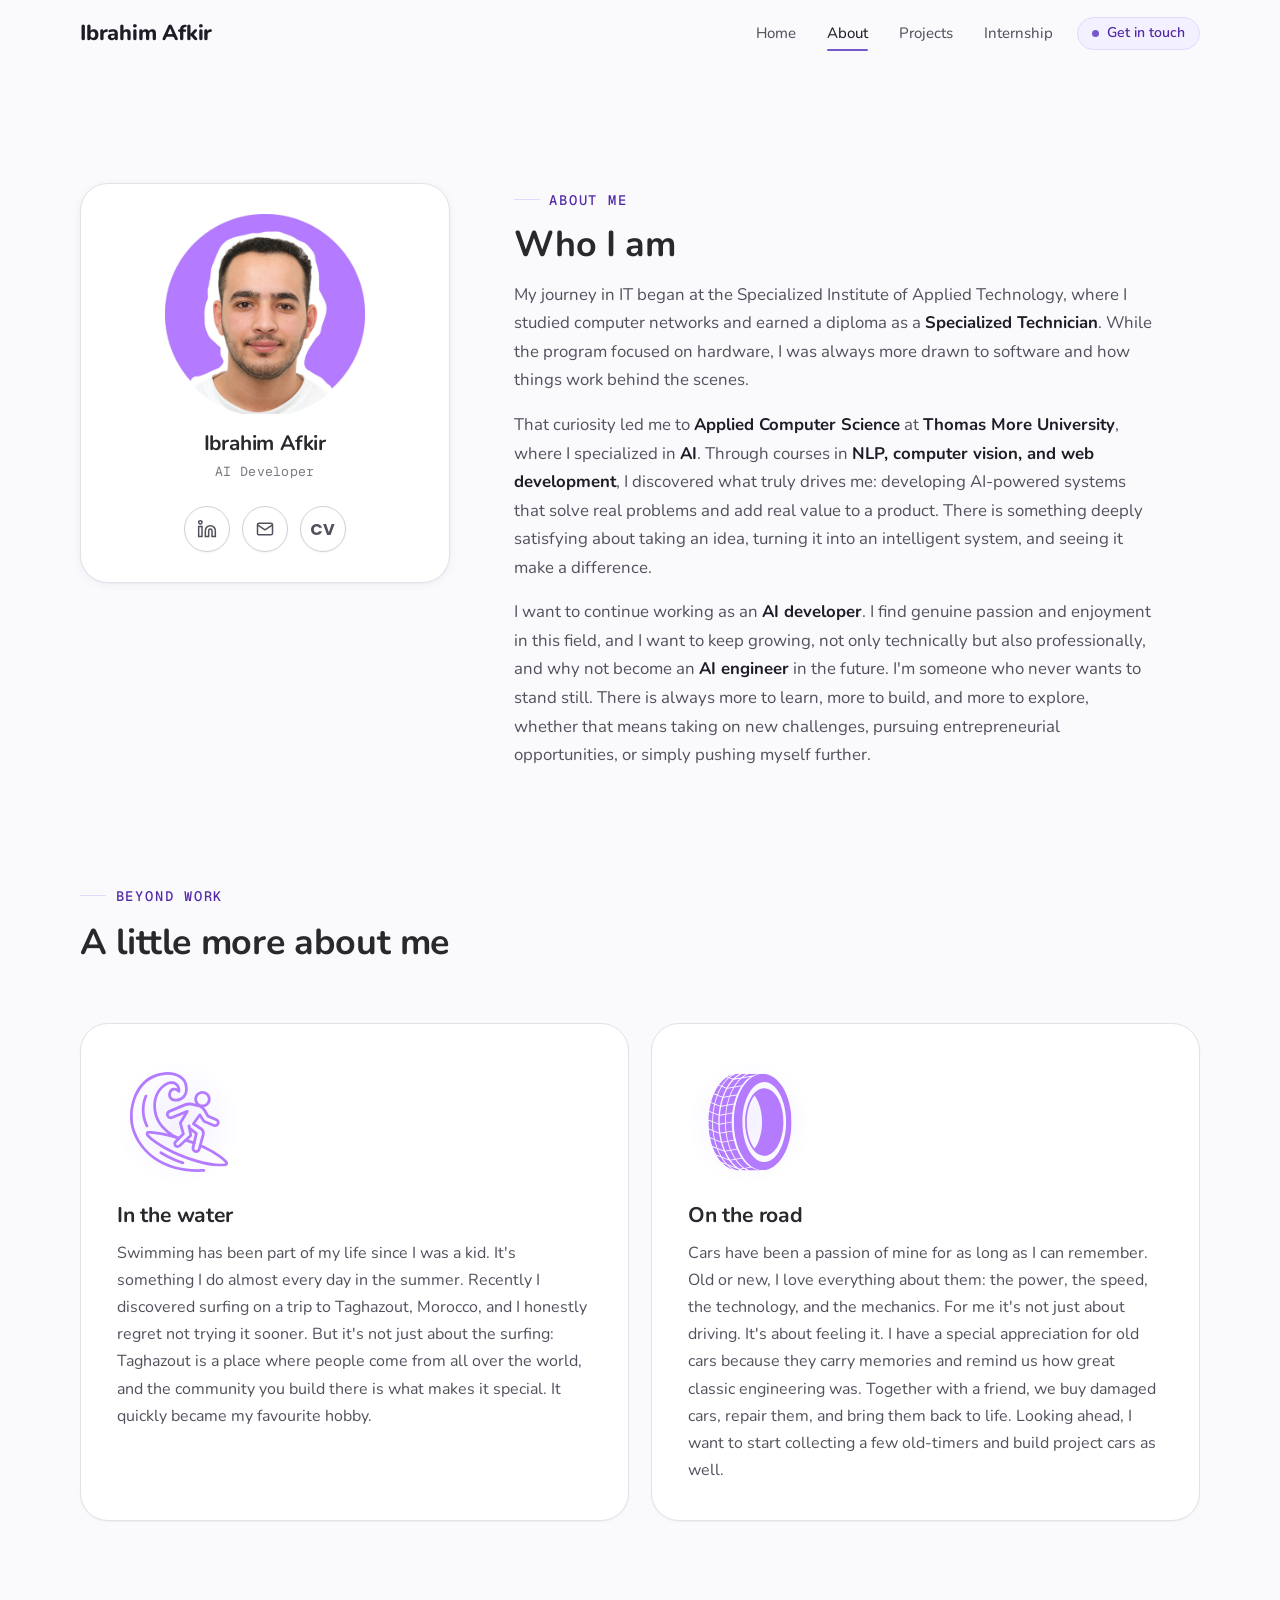
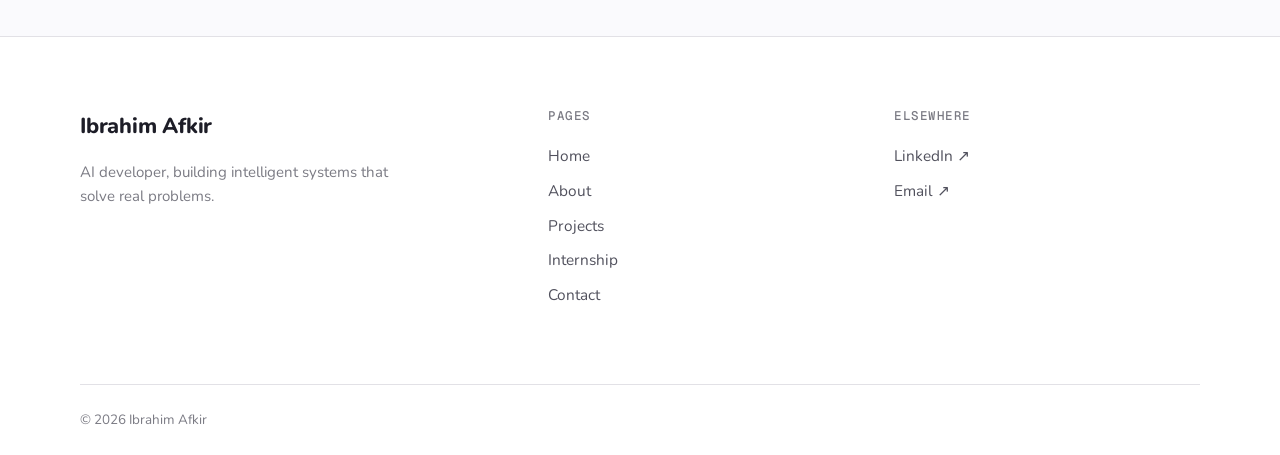
==== commit 4845c36c: "Add Google Analytics (GA4) tag to all pages Insert the gtag.js snippet (G-YLGGEZ7XT9) immediately af" ====
--- a/about.html
+++ b/about.html
@@ -1,6 +1,15 @@
 <!DOCTYPE html>
 <html lang="en">
 <head>
+<!-- Google tag (gtag.js) -->
+<script async src="https://www.googletagmanager.com/gtag/js?id=G-YLGGEZ7XT9"></script>
+<script>
+  window.dataLayer = window.dataLayer || [];
+  function gtag(){dataLayer.push(arguments);}
+  gtag('js', new Date());
+
+  gtag('config', 'G-YLGGEZ7XT9');
+</script>
 <meta charset="UTF-8" />
 <meta name="viewport" content="width=device-width, initial-scale=1.0" />
 <title>About · Ibrahim Afkir</title>
